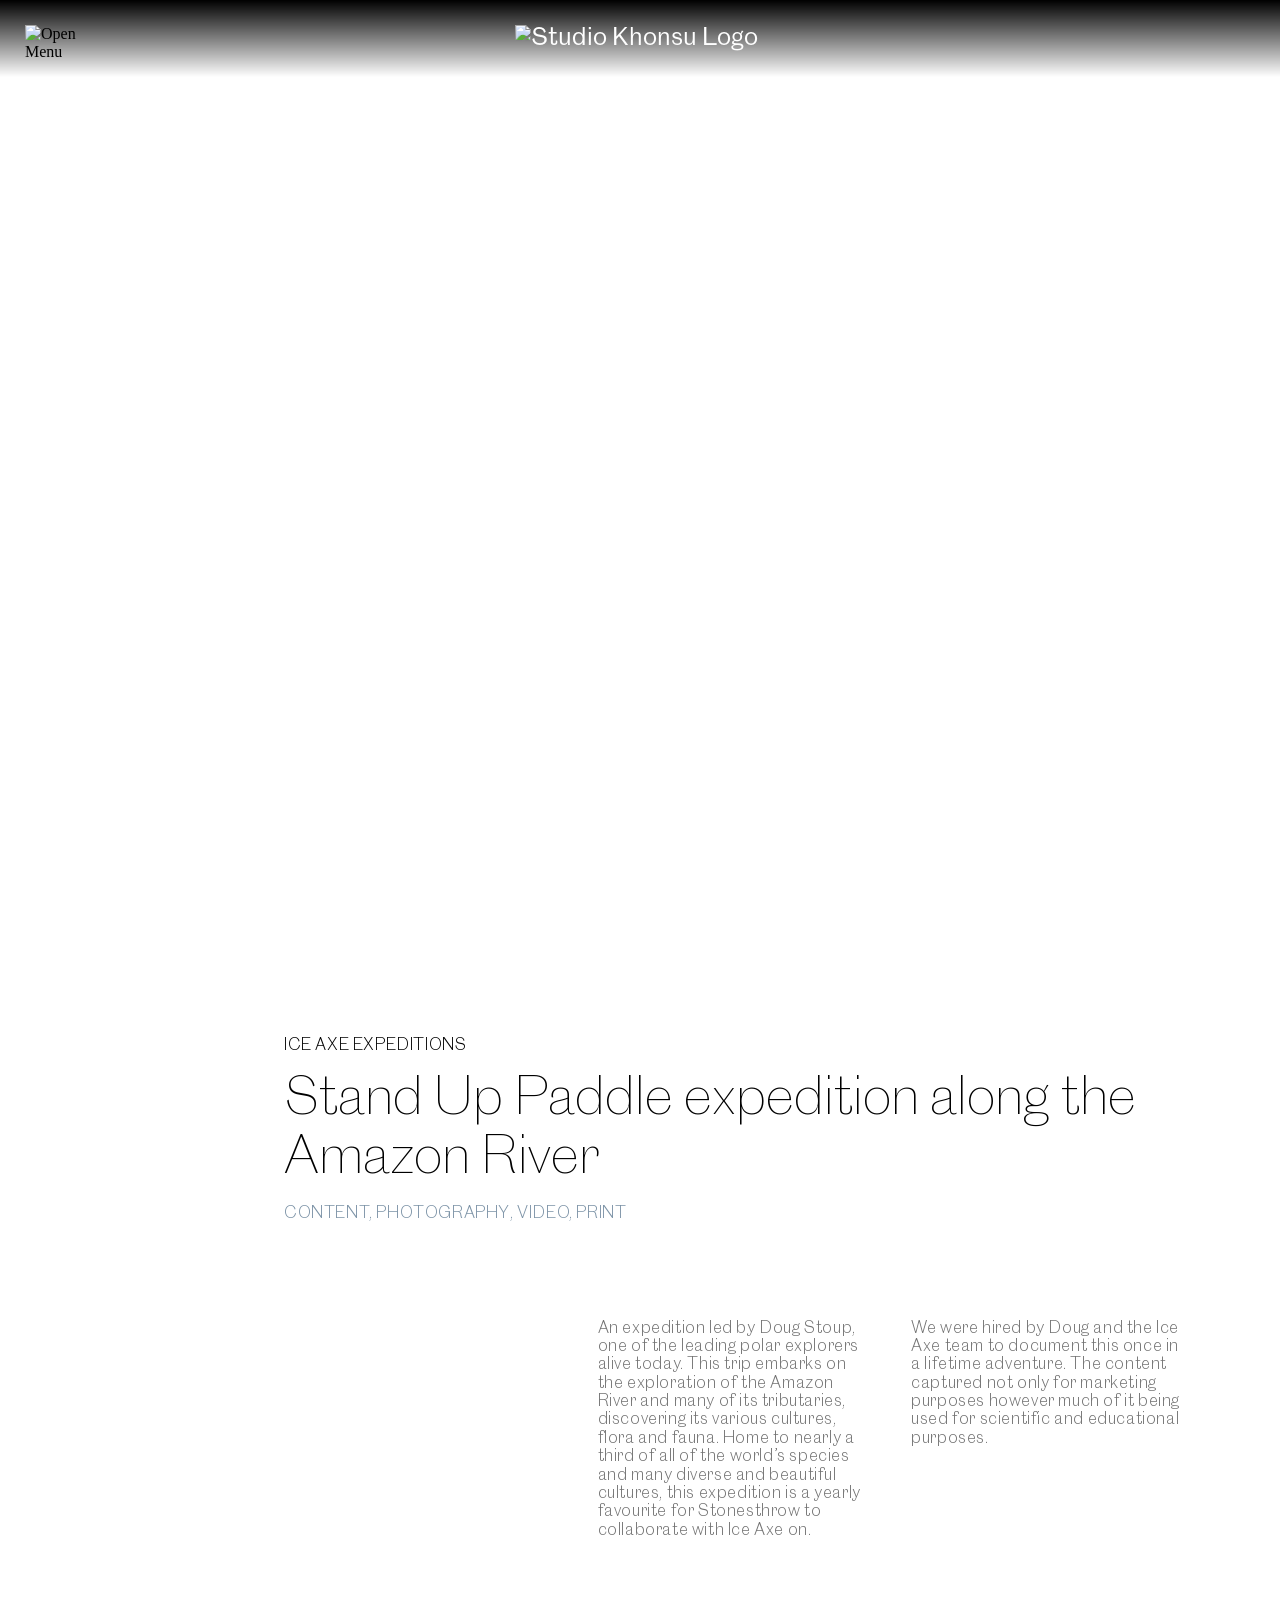
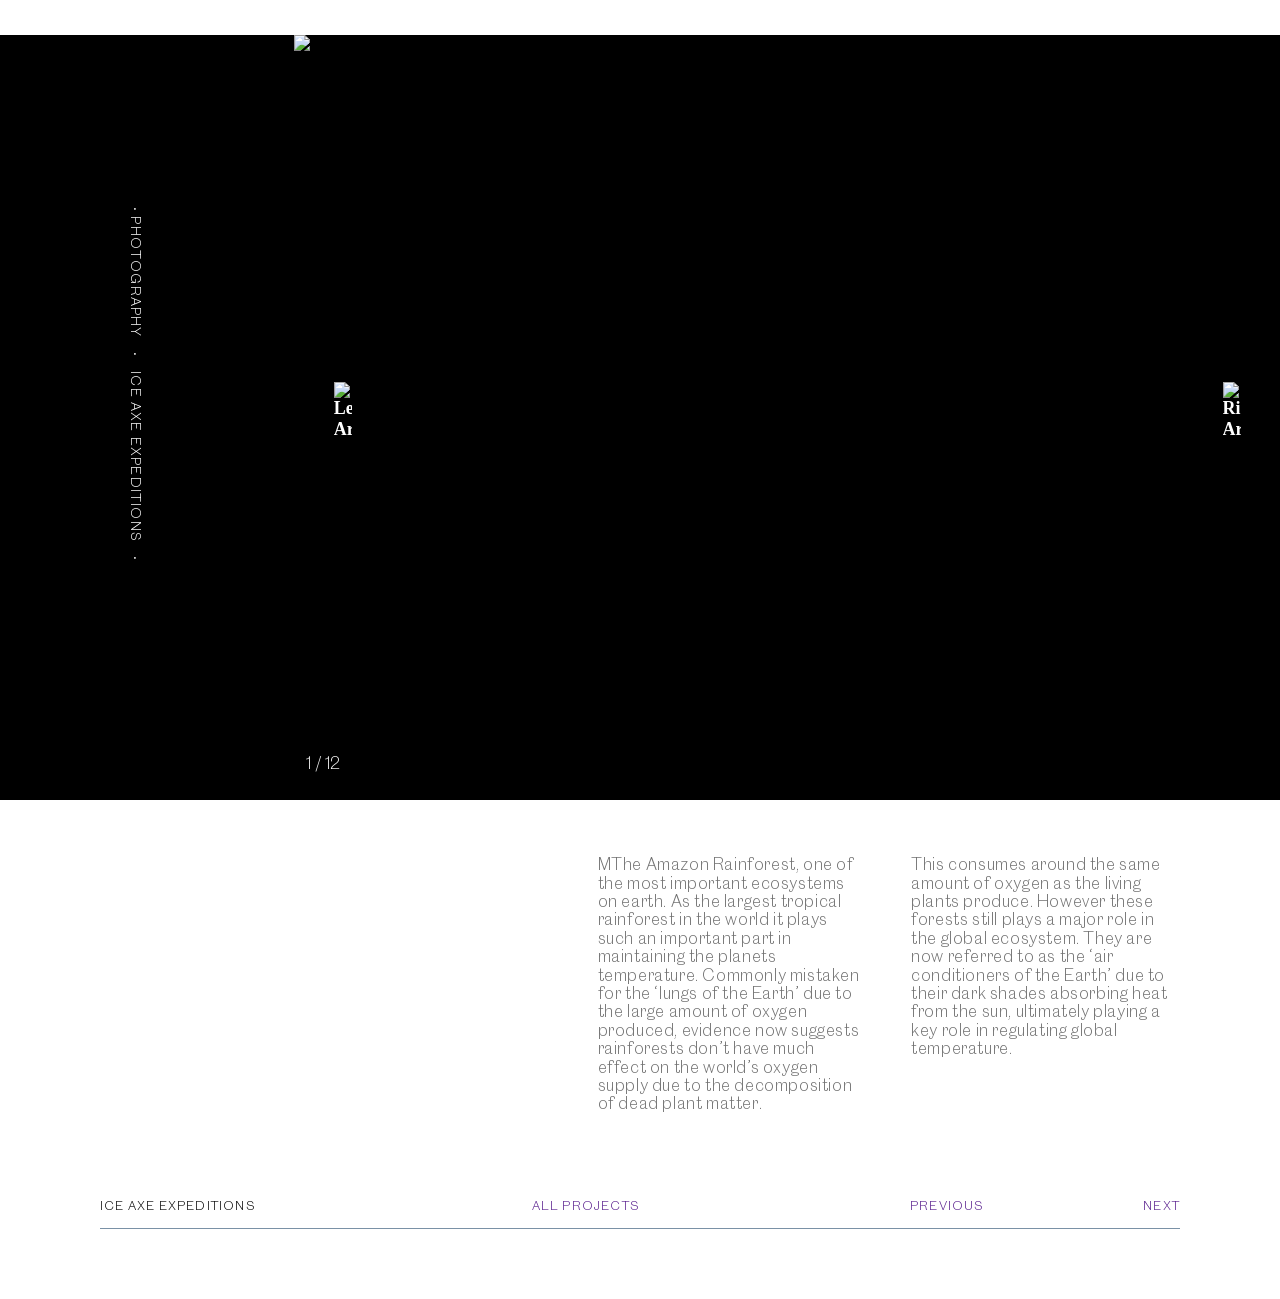
==== case_studies/amazon-river.html @ 2218784c "Update images" ====
<!DOCTYPE html>
<html lang="en">
<head>
    <meta charset="UTF-8">
    <meta http-equiv="X-UA-Compatible" content="IE=edge">
    <meta name="viewport" content="width=device-width, initial-scale=1.0">
    <link rel="stylesheet" href="../normalize.css" />
    <link rel="stylesheet" href="../case-study.css" />
    <link rel="stylesheet" href="../menu.css" />
    <link rel="stylesheet" href="../slideshow-single.css" />
    <title>Ice Ace Expeditions</title>
</head>
<body>
  <header>
    <div id="myNav" class="menu-btn">
        <a href="javascript:void(0)" class="closebtn" onclick="closeNav()">
            <img src="https://res.cloudinary.com/dtmlnugky/image/upload/v1639494449/Menu_close_eg7yjm.svg" alt="Close Menu"> 
        </a>
        <div class="menu-content">
            <div class="background-color"></div>
            <div class="menu-links">
                <a href="../index.html">HOME</a>
                <a href="../index.html#section-one" onclick="closeNav()">IMAGE REEL</a>
                <a href="../index.html#section-two" onclick="closeNav()">OUR WORK</a>
                <a href="../index.html#section-three" onclick="closeNav()">ABOUT</a>
                <a href="../index.html#section-five" onclick="closeNav()">CONTACT</a>
            </div>
        </div>
      </div>

    <nav>
        <div style="cursor:pointer" onclick="openNav()">
            <img src="https://res.cloudinary.com/dtmlnugky/image/upload/v1639494449/Menu_1_cjepe2.svg" alt="Open Menu">
        
        </div>
        <a href="" class="desktop-logo">
            <img src="https://res.cloudinary.com/dtmlnugky/image/upload/v1639494455/Studio_Khonso_Logo_Reg_Long_White_msycd1.svg" alt="Studio Khonsu Logo">
        </a>
        <a href="" class="mobile-logo">
            <img src="https://res.cloudinary.com/dtmlnugky/image/upload/v1639494455/Studio_Khonsu_Thick_White_Stacked_jnxatu.svg" alt="Studio Khonsu Logo">
        </a>

        <div></div>
    </nav>
      
</header>
<main>
    <section>
        <div class="opening-block amazon">
          <h1>ICE AXE<br>EXPEDITIONS</h1>
            <a class="down-link" href="#section-one" id="anchor1">VIEW PROJECT<img src="https://res.cloudinary.com/dtmlnugky/image/upload/v1639494436/Arrow_3_ej4yeq.svg" alt=""></a>
        </div>
    </section>
    <section name="section-one" id="section-one"> 
        <div class="grid-wrapper">
          <h3>Ice Axe Expeditions</h3>
          <h2>Stand Up Paddle expedition along the Amazon River</h2>
          <h4>CONTENT, PHOTOGRAPHY, VIDEO, PRINT</h4>
            <div class="three-column">
                <div class="small-line">
                    <img src="https://res.cloudinary.com/dtmlnugky/image/upload/v1639494449/Line_1_gsy8m5.svg" alt="">
                </div>
                <p>An expedition led by Doug Stoup, one of the leading polar explorers alive today. This trip embarks on the exploration of the Amazon River and many of its tributaries, discovering its various cultures, flora and fauna. Home to nearly a third of all of the world’s species and many diverse and beautiful cultures, this expedition is a yearly favourite for Stonesthrow to collaborate with Ice Axe on.</p>
                <p>We were hired by Doug and the Ice Axe team to document this once in a lifetime adventure. The content captured not only for marketing purposes however much of it being used for scientific and educational purposes.</p>
            </div>
        </div>
        
        <!-- Photography slider -->
        
        <div class="photo-slider-block">
          <div class="slideshow-container">

            <div class="mySlides">
                <img src="https://res.cloudinary.com/dtmlnugky/image/upload/v1639068737/Amazon%20LR/RIO_NEGRO_DAY_EIGHT_LR_JPEG-5_aindb9.jpg" >
                <div class="numbertext">1 / 12</div>
              </div>
                
            <div class="mySlides">
                <img src="https://res.cloudinary.com/dtmlnugky/image/upload/v1639068735/Amazon%20LR/_MG_9098_g8bw0n.jpg">
                <div class="numbertext">2 / 12</div>
            </div>
                
              <div class="mySlides">
                    <img src="https://res.cloudinary.com/dtmlnugky/image/upload/v1639068733/Amazon%20LR/_MG_3167_gwfugy.jpg">
                    <div class="numbertext">3 / 12</div>
                  </div>

                  <div class="mySlides">
                    <img src="https://res.cloudinary.com/dtmlnugky/image/upload/v1639068732/Amazon%20LR/RIO_NEGRO_DAY_SEVEN_LR_JPEG-34_h6bfyh.jpg">
                    <div class="numbertext">4 / 12</div>
                  </div>

                  <div class="mySlides">
                    <img src="https://res.cloudinary.com/dtmlnugky/image/upload/v1639068731/Amazon%20LR/ICE_AXE_AMAZON_TRIP_2019-368_r5xmv0.jpg">
                    <div class="numbertext">5 / 12</div>
                  </div>

                  <div class="mySlides">
                    <img src="https://res.cloudinary.com/dtmlnugky/image/upload/v1639068728/Amazon%20LR/_MG_6095_esa2p3.jpg">
                    <div class="numbertext">6 / 12</div>
                  </div>

                  <div class="mySlides">
                    <img src="https://res.cloudinary.com/dtmlnugky/image/upload/v1639068841/Mexico%20LR/_MG_5892-web_avngsj.jpg">
                    <div class="numbertext">7 / 12</div>
                  </div>

                  <div class="mySlides">
                    <img src="https://res.cloudinary.com/dtmlnugky/image/upload/v1639068725/Amazon%20LR/DJI_0758_kuut1z.jpg">
                    <div class="numbertext">8 / 12</div>
                  </div>

                  <div class="mySlides">
                    <img src="https://res.cloudinary.com/dtmlnugky/image/upload/v1639068723/Amazon%20LR/_MG_8325_q86uap.jpg">
                    <div class="numbertext">9 / 12</div>
                  </div>

                  <div class="mySlides">
                    <img src="https://res.cloudinary.com/dtmlnugky/image/upload/v1639068723/Amazon%20LR/DJI_0836_j2fxnt.jpg">
                    <div class="numbertext">10 / 12</div>
                  </div>

                  <div class="mySlides">
                    <img src="https://res.cloudinary.com/dtmlnugky/image/upload/v1639068720/Amazon%20LR/IMG_3165_puly9e.jpg">
                    <div class="numbertext">11 / 12</div>
                  </div>

                  <div class="mySlides">
                    <img src="https://res.cloudinary.com/dtmlnugky/image/upload/v1639068712/Amazon%20LR/ICE_AXE_AMAZON_TRIP_2019-25_vjhsiv.jpg">
                    <div class="numbertext">12 / 12</div>
                  </div>
                
                  <!-- Next and previous buttons -->
                <a class="prev" onclick="plusSlides(-1)">
                    <img src="https://res.cloudinary.com/dtmlnugky/image/upload/v1639494436/Arrow_2_qk3ekp.svg" alt="Left Arrow">
                </a>
                <a class="next" onclick="plusSlides(1)">
                    <img src="https://res.cloudinary.com/dtmlnugky/image/upload/v1639494436/Arrow_njbgzs.svg" alt="Right Arrow">
                </a>
                </div>
                <br>
                <h5>• PHOTOGRAPHY • ICE AXE EXPEDITIONS •</h5>

          </div>
        </div>

        <!-- Bit of text in 3 columns -->
        
        <div class="grid-wrapper">
            <div class="three-column">
              <h6></h6>
              <p>MThe Amazon Rainforest, one of the most important ecosystems on earth. As the largest tropical rainforest in the world it plays such an important part in maintaining the planets temperature. Commonly mistaken for the ‘lungs of the Earth’ due to the large amount of oxygen produced, evidence now suggests rainforests don’t have much effect on the world’s oxygen supply due to the decomposition of dead plant matter.</p>
              <p>This consumes around the same amount of oxygen as the living plants produce. However these forests still plays a major role in the global ecosystem. They are now referred to as the ‘air conditioners of the Earth’ due to their dark shades absorbing heat from the sun, ultimately playing a key role in regulating global temperature.</p>
            </div>
        </div>

        <!-- Photography slider -->

        

         <!-- Bit of text in 3 columns -->
        

    </section>
  </main>
    <footer>
      <div>
        <p>ICE AXE EXPEDITIONS</p>
        <a class="all-projects-link" href="">ALL PROJECTS</a>
      </div>
<div>    
        <a href="">PREVIOUS</a>
        <a href="">NEXT</a>
      </div>
    </footer>

    <script src="../jquery.js"></script>
    <script src="https://ajax.googleapis.com/ajax/libs/jquery/1.11.1/jquery.min.js"></script>
    <script src="../selector.js"></script>
    <script src="../scroll.js"></script>
    <script src="../slideshow.js"></script>
    <script src="../menu.js"></script>
  
</body>
</html>
---- case-study.css ----
@font-face {
    font-family: 'Caslon Doric';
    src: url('./SK_Fonts/CaslonDoric-Light.woff2') format('woff2'),
        url('./SK_Fonts/CaslonDoric-Light.woff') format('woff');
    font-weight: 300;
    font-style: normal;
    font-display: swap;
  }

@font-face {
    font-family: 'Caslon Doric';
    src: url('./SK_Fonts/CaslonDoric-Hairline.woff2') format('woff2'),
        url('./SK_Fonts/CaslonDoric-Hairline.woff') format('woff');
    font-weight: 200;
    font-style: normal;
    font-display: swap;
}

@font-face {
  font-family: 'Caslon Doric';
  src: url('./SK_Fonts/CaslonDoric-Thin.woff2') format('woff2'),
      url('./SK_Fonts/CaslonDoric-Thin.woff') format('woff');
  font-weight: 100;
  font-style: normal;
  font-display: swap;
}

@font-face {
  font-family: 'Caslon Doric';
  src: url('./SK_Fonts/CaslonDoric-Regular.woff2') format('woff2'),
      url('./SK_Fonts/CaslonDoric-Regular.woff') format('woff');
  font-weight: normal;
  font-style: normal;
  font-display: swap;
}

* {box-sizing:border-box}

img {
  display: block;
  height: auto;
  max-width: 100%;
}

section .opening-block {
    height: 100vh;
    width: 100vw;
    background-repeat: no-repeat;
  background-size: cover;
}

.necker {
  background-image: url("https://res.cloudinary.com/dtmlnugky/image/upload/v1639068903/Necker%20island%20LR/DJI_0710_k6ooqk.jpg");
}

.tequila {
  background-image: url("https://res.cloudinary.com/dtmlnugky/image/upload/v1639068843/Mexico%20LR/DJI_0747-web_jayvj7.jpg");
}

.amazon {
  background-image: url("https://res.cloudinary.com/dtmlnugky/image/upload/v1639068718/Amazon%20LR/DJI_0744_m3x2ew.jpg");
}

.tea {
  background-image: url("https://res.cloudinary.com/dtmlnugky/image/upload/v1639502871/Overview/GettyImages-1289868586-1_kg1emt.jpg");
}

section .down-link {
    position: absolute;
    z-index: 10;
    bottom: 30px;
    color: white;
    font-size: 20px;
    width: 100%;
    font-family: 'Caslon Doric';
    font-weight: 300;
    text-align: center;
    text-decoration: none;
}

section .down-link img {
    width: 40px;
    margin: 10px auto 0 auto;
  }

section .opening-block h1 {
    position: absolute;
    z-index: 1;
    display: flex;
    justify-content: center;
    align-items: center;
    height: 100vh;
    width: 100%;
    /* padding-bottom: 6.7vw; */
    font-family: 'Caslon Doric';
    font-weight: 100;
    font-size: 6vw;
    color: white;
    text-align: center;
    text-transform: uppercase;
    margin: 0;
}


section h3 {
    font-family: 'caslon Doric';
    font-size: 16px;
    font-weight: 300;
    padding-top: 120px;
    margin-bottom: 16px;
    letter-spacing: 0.6px;
    text-transform: uppercase;

}

section h2 {
    font-family: 'caslon Doric';
    font-size: 4vw;
    font-weight: 100;
    margin-top: 0;
    margin-bottom: 16px;
}

section h4 {
    font-family: 'caslon Doric';
    font-size: 16px;
    font-weight: 300;
    margin-top: 0;
    margin-bottom: 80px;
    color: #7A91A5;
    letter-spacing: 0.6px;
}

section h6 {
    font-family: 'caslon Doric';
    font-size: 32px;
    font-weight: 200;
    color: #7A91A5;
    margin-top: 0px;
    margin-bottom: 0px;
    flex-basis: 30%;
}

section .grid-wrapper {
    width: 70%;
    margin: 0 100px 0 auto;
}

section .three-column {
    display: flex;
    flex-direction: row;
    justify-content: space-between;
    margin-bottom: 80px;
    margin-top: 40px
}

section .three-column div { 
    flex-basis: 30%;

}

section .three-column p { 
    font-family: 'caslon Doric';
    font-weight: 300;
    font-size: 16px;
    color: #707070;
    flex-basis: 30%;
    letter-spacing: 0.6px; 
}

section .small-line img{
    margin-top: 20px;
    width: 40px;
}

section .photo-slider-block {
    height: 85vh;
    width: 100vw;
    background-color: black;
    padding-left: 23%;
    overflow: hidden;
}

  h5 {
      color: white;
      font-family: 'Caslon Doric';
      font-weight: 300;
      letter-spacing: 1.2px;
      writing-mode: vertical-rl;
      margin: -65vh 0 0 -17%
  }

  iframe {
    
    position: absolute;
    object-fit: fill;
    margin: 0 0 auto auto
  }

  section .photo-slider-block-2 {
    height: 43.3vw;
    width: 100vw;
    background-color: black;
    padding-left: 23%;
    overflow: hidden;
    position: relative;

}

h8{
  color: white;
  font-family: 'Caslon Doric';
  font-weight: 300;
  letter-spacing: 1.2px;
  writing-mode: vertical-rl;
  font-size: 24px;
  position: absolute;
  text-align: center;
  bottom: 5%;
  top: 5%;
  font-size: 13px;
  left: 10%;
}
  

  main {
    height: 100%;;
  }

footer {    
    font-family: 'caslon Doric';
    font-weight: 300;
    font-size: 12px;
    display: flex;
    width: calc(100vw - 200px);
    border-bottom: 1.5px solid #7A91A6;
    margin: 0 auto 60px auto;
    justify-content: space-between;
    letter-spacing: 1.2px;
    position: relative;
    bottom: 10px;
    padding-bottom: 15px;
  }

  footer p{
      margin-top: 0;
      display: block;
      margin-bottom: 0;
  }

  footer div:first-of-type {
    flex-basis: 50%;
      text-decoration: none;
  }

  footer div:last-of-type {
    flex-basis: 25%;
      text-decoration: none;
  }

  footer .all-projects-link {
    text-align: left;
    display: block;
  }

  footer a {
    text-decoration: none;
  }

  footer a:hover {
    text-decoration: 1px underline;
  }

  footer div {
      display: flex;
      flex-direction: row;
      justify-content: space-between;
  }

  @media screen and (max-width: 600px) {
   
      section .opening-block h1 {
      font-size: 16vw;
    }

    section h2 {
    font-size: 13vw;
    }

    section .grid-wrapper {
      width: 100%;
      padding-right: 40px;
      padding-left: 40px;
    }

    section h3 {
      font-size: 13px;
      font-weight: normal;
      padding-top: 100px;
    }

    section h4 {
      font-size: 13px;
      font-weight: normal;
      margin-bottom: 35px;

    }

    .small-line {
      display: none;
    }

    section .three-column {
      flex-direction: column;
      margin-bottom: 20px;
      margin-top:20px;
    }

    section .photo-slider-block {
      height: 60vw;
      padding-left: 0px;
    }

    section .photo-slider-block-2 {
      padding: 0;
      height: 56vw;
    }

    .slideshow-container {
      height: 280px;
    }

    .mySlides1 {
    }
    
    .mySlides2 {
    }

    .mySlides1 img {
      min-height: 250px;   
    }

    .mySlides2 img {
      min-height: 250px;   
    }

    section h6 {
      font-weight: 100;
    }

    .numbertext {
      bottom: 29px;
      font-size: 12px;
    }

    .prev, .next {
      top: 30vw;
    }

    h5 {
      display: none;
    }

    h8 {
      display: none;
    }


    footer {  
      flex-direction: column;
      width: calc(100vw - 80px);
      flex-wrap: wrap;
      border-bottom: 0px solid #7A91A6;
      padding-top: 40px;
    }

    footer .all-projects-link {
      flex-basis: 0.5;
    }

    footer div:last-of-type {
      border-top: 2px solid #7A91A6;
      padding-top: 20px;
      margin-top: 20px;
    }

    footer p {
      flex-basis: 0.5;
    }

    section .three-column p {
      margin-bottom: 0px;
    }

  }
---- menu.css ----
header {
    position: fixed; /* Make it stick/fixed */
    top: 0px; /* Stay on top */
    width: 100%; /* Full width */
    z-index: 5;
    padding: 25px 25px 15px 25px;
    background-image: linear-gradient(black, rgba(255, 255, 255, 0));
}

header nav {
    display: flex;
    flex-direction: row;
    width: 100%;
    align-content: space-between;
}

header nav a {
    font-family: 'Caslon Doric';
    font-weight: 300px;
    color: white;
    text-decoration: none;
    font-size: 24px;
    margin: 0 auto;
}

.desktop-logo {
    display: block;
}

.desktop-logo img {
    width: 250px;
    position: relative;
    z-index: 30;
}

.mobile-logo {
    display: none;
  }

header nav div img{
  width: 60px;
}

header nav div:nth-of-type(2) {
  width: 60px;
}


header .menu-btn {
    height: 100%;
    width: 0;
    position: fixed;
    z-index: 1;
    top: 0;
    left: 0;
    background-color: rgb(0,0,0);
    background-color: rgba(0,0,0, 0.9);
    overflow-x: hidden;
    /* transition: 0.5s; */
}

header .menu-content {
  background-image: url("");
  background-repeat: no-repeat;
  background-size: cover;
  background-position: center;
  opacity: 100%;; 
  font-family: 'Caslon Doric';
  font-weight: 300;
  width: 100%;
  height: 100vh;
  padding: 0;
  display: flex;
  flex-direction: row;
  align-items: center;
  justify-content: space-between;
  margin: 0 auto;
  position: relative;
  z-index: 15;
}

header .menu-links {
  background-repeat: no-repeat;
  background-size: cover;
  background-position: center;
  opacity: 100%;; 
  font-family: 'Caslon Doric';
  font-weight: 300;
  width: 100%;
  height: 100vh;
  padding: 0 10%;
  display: flex;
  flex-direction: row;
  align-items: center;
  justify-content: space-between;
  margin: 0 auto;
position: relative;
}

.background-color {
  background-color: black;
  position: absolute;
  height: 100%;
  width: 100%;
  opacity: 0.3;
}

header .menu-btn a {
  text-decoration: none;
  font-size: 2.5vw;
  color: #ffffff;
  display: block;
  transition: 0;
}

header a {
opacity: 1;
animation-name: fadeInOpacity;
animation-iteration-count: 1;
animation-timing-function: ease-in;
animation-duration: 2s;
}

@keyframes fadeInOpacity {
0% {
  opacity: 0;
}
100% {
  opacity: 1;
}
}

header .menu-btn a:hover, .menu-btn a:focus {
  color: #f1f1f1;
}

header .menu-btn .closebtn img {
  position: absolute;
  top: 30px;
  left: 30px;
  width: 60px;
  z-index: 40;
}


@media screen and (max-width: 600px) {

    header {
        padding: 15px;
      }

      header nav a img{
        width: 150px;
      }

      header nav div:first-of-type {
        padding-top: 10px;
      }

      .desktop-logo {
        display: none;
      }

      .mobile-logo {
        display: block;
        width: 150px;
      }

      header .menu-content {
        flex-direction: column;
        justify-content: center;
      }

      header .menu-btn a {
        font-size: 6vw;
        margin: 10px 0;
      }

      header .menu-links {
        flex-direction: column;
        justify-content: center;
      }


}
---- slideshow-single.css ----
/* Slideshow container */
.slideshow-container {
    max-width: 100%;
    position: relative;
    margin: 0 0 auto auto;
    height: 82vh;
    overflow: hidden;
  }
  
  /* Hide the images by default */
  .mySlides {
    opacity: 0;
    transition: opacity 0.25s;
    position: absolute;
  }

  .mySlides.active {
    opacity: 1;
  }


  .mySlides img {
    min-height: 100vh;
    object-fit: cover;
    object-position: 50% 50%;
 }

  /* Next & previous buttons */
  .prev, .next {
    cursor: pointer;
    position: absolute;
    top: 50%;
    width: auto;
    margin-top: -22px;
    padding: 0 4%;
    color: white;
    font-weight: bold;
    font-size: 18px;
    transition: 0.6s ease;
    border-radius: 0 3px 3px 0;
    user-select: none;
  }
  
  /* Position the "next button" to the right */
  .next {
    right: 0;
    border-radius: 3px 0 0 3px;
  }
  
  .next img {
    width: 18px;
  }

  /* On hover, add a black background color with a little bit see-through */
  .prev:hover, .next:hover {
    background-color: rgba(0, 0, 0, 0);
  }

  .prev img {
    width: 18px;
  }
  
  /* Caption text */
  .text {
    color: #f2f2f2;
    font-size: 15px;
    padding: 8px 12px;
    position: absolute;
    bottom: 8px;
    width: 100%;
    text-align: center;
  }
  
  /* Number text (1/3 etc) */
  .numbertext {
    color: #f2f2f2;
    font-size: 12px;
    padding: 28px 36px 0px 12px;
    position: sticky;
    bottom: 0px;
    right: 20px;
    font-family: 'caslon Doric';
    font-weight: 300;
    font-size: 16px;
    letter-spacing: 0.6px; 
    text-align: right;
    width: 100%;
    background-color: black;
  }

  @media screen and (max-width: 600px) {

    .mySlides img {
        min-height: 250px;   
      }

      .numbertext {
        bottom: 29px;
        font-size: 12px;
      }
  
      .prev, .next {
        top: 105px;
      }

}
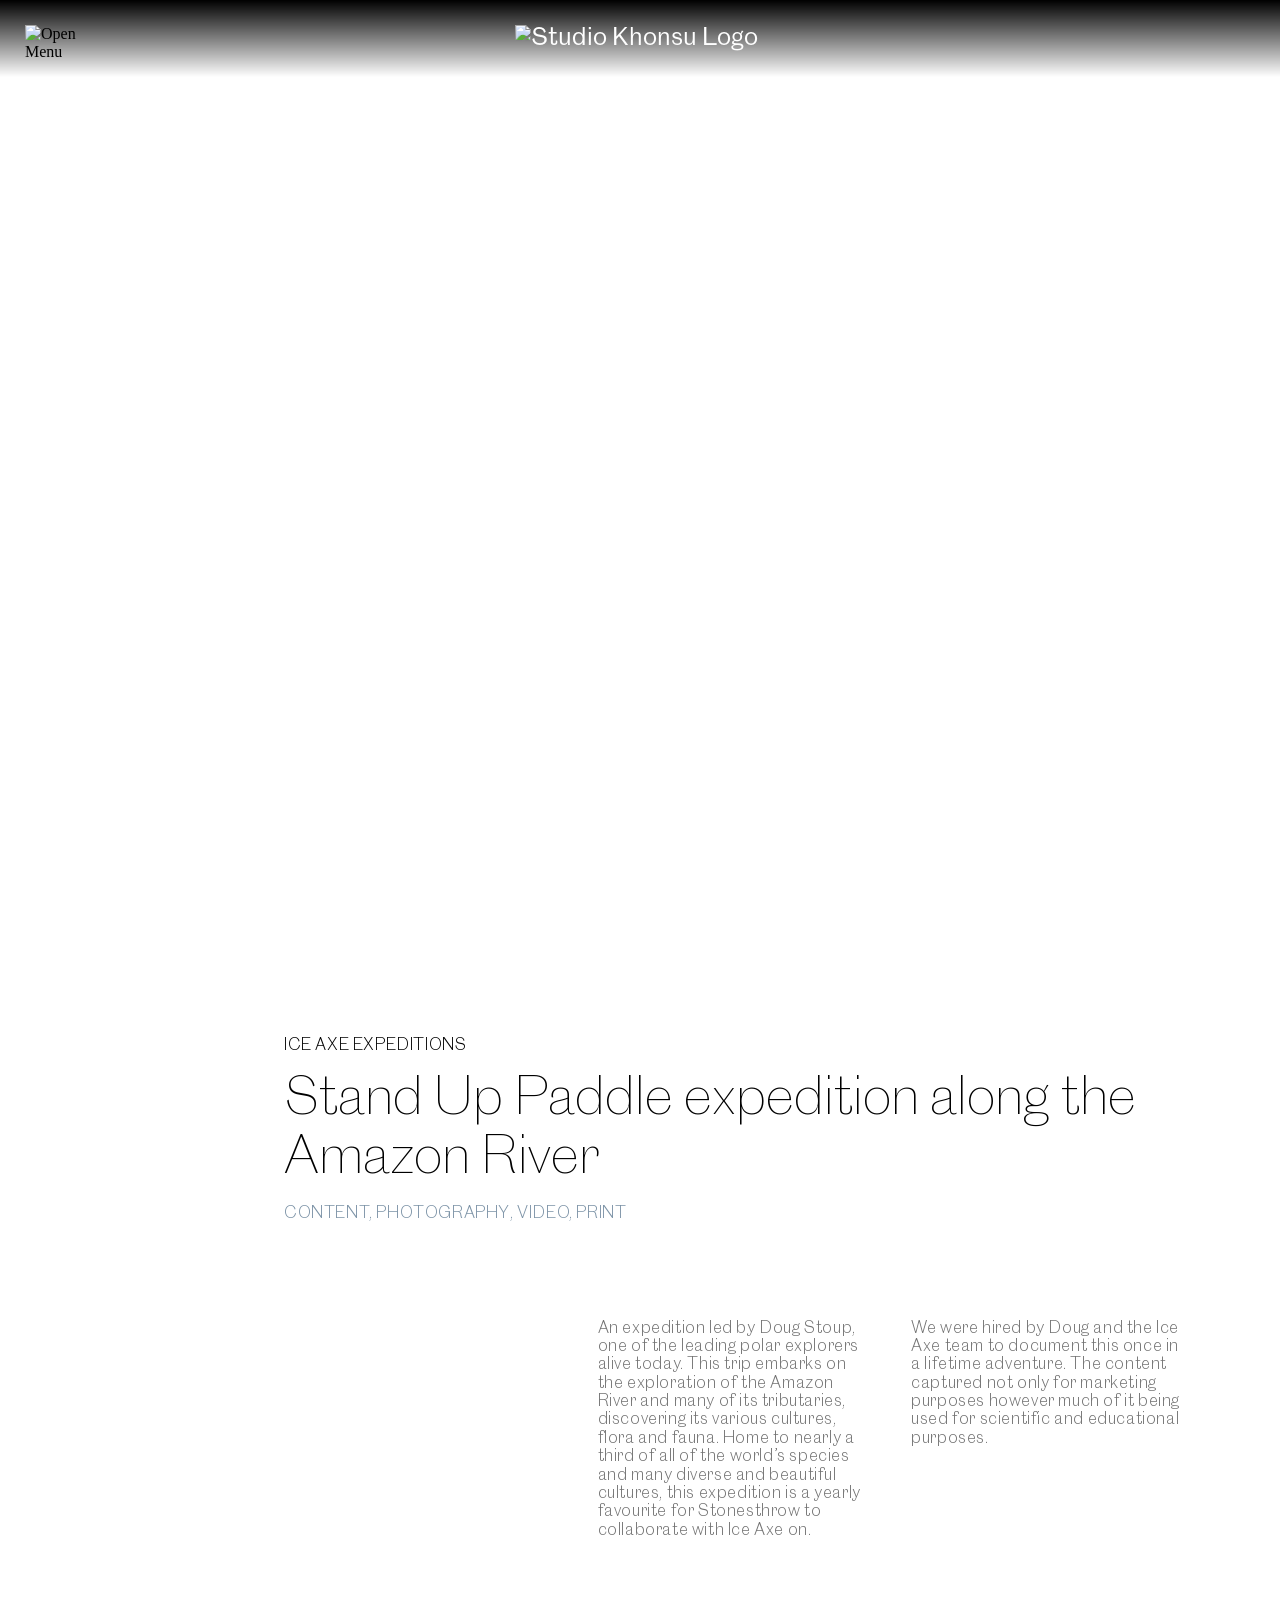
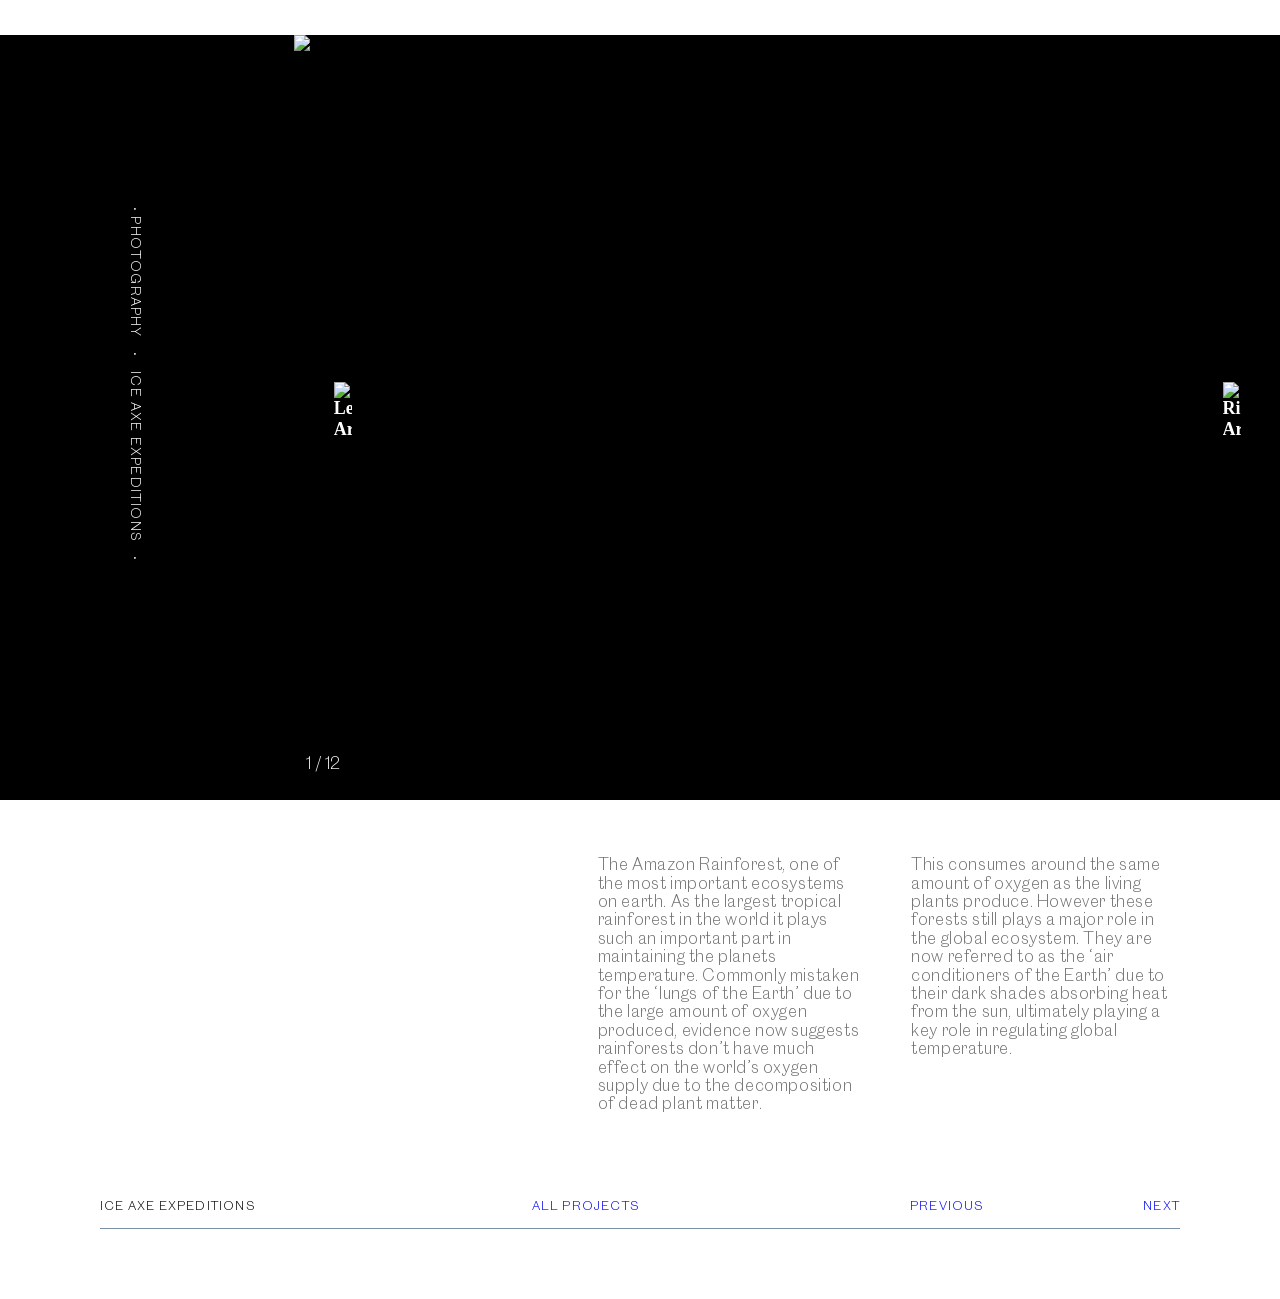
==== commit 89187f84: "Update links" ====
--- a/case_studies/amazon-river.html
+++ b/case_studies/amazon-river.html
@@ -33,10 +33,10 @@
             <img src="https://res.cloudinary.com/dtmlnugky/image/upload/v1639494449/Menu_1_cjepe2.svg" alt="Open Menu">
         
         </div>
-        <a href="" class="desktop-logo">
+        <a href="../index.html" class="desktop-logo">
             <img src="https://res.cloudinary.com/dtmlnugky/image/upload/v1639494455/Studio_Khonso_Logo_Reg_Long_White_msycd1.svg" alt="Studio Khonsu Logo">
         </a>
-        <a href="" class="mobile-logo">
+        <a href="../index.html" class="mobile-logo">
             <img src="https://res.cloudinary.com/dtmlnugky/image/upload/v1639494455/Studio_Khonsu_Thick_White_Stacked_jnxatu.svg" alt="Studio Khonsu Logo">
         </a>
 
@@ -149,7 +149,7 @@
         <div class="grid-wrapper">
             <div class="three-column">
               <h6></h6>
-              <p>MThe Amazon Rainforest, one of the most important ecosystems on earth. As the largest tropical rainforest in the world it plays such an important part in maintaining the planets temperature. Commonly mistaken for the ‘lungs of the Earth’ due to the large amount of oxygen produced, evidence now suggests rainforests don’t have much effect on the world’s oxygen supply due to the decomposition of dead plant matter.</p>
+              <p>The Amazon Rainforest, one of the most important ecosystems on earth. As the largest tropical rainforest in the world it plays such an important part in maintaining the planets temperature. Commonly mistaken for the ‘lungs of the Earth’ due to the large amount of oxygen produced, evidence now suggests rainforests don’t have much effect on the world’s oxygen supply due to the decomposition of dead plant matter.</p>
               <p>This consumes around the same amount of oxygen as the living plants produce. However these forests still plays a major role in the global ecosystem. They are now referred to as the ‘air conditioners of the Earth’ due to their dark shades absorbing heat from the sun, ultimately playing a key role in regulating global temperature.</p>
             </div>
         </div>
@@ -166,11 +166,11 @@
     <footer>
       <div>
         <p>ICE AXE EXPEDITIONS</p>
-        <a class="all-projects-link" href="">ALL PROJECTS</a>
+        <a class="all-projects-link" href="../index.html">ALL PROJECTS</a>
       </div>
 <div>    
-        <a href="">PREVIOUS</a>
-        <a href="">NEXT</a>
+        <a href="./case_studies/necker-island.html">PREVIOUS</a>
+        <a href="./case_studies/sri_lanka.html">NEXT</a>
       </div>
     </footer>
 
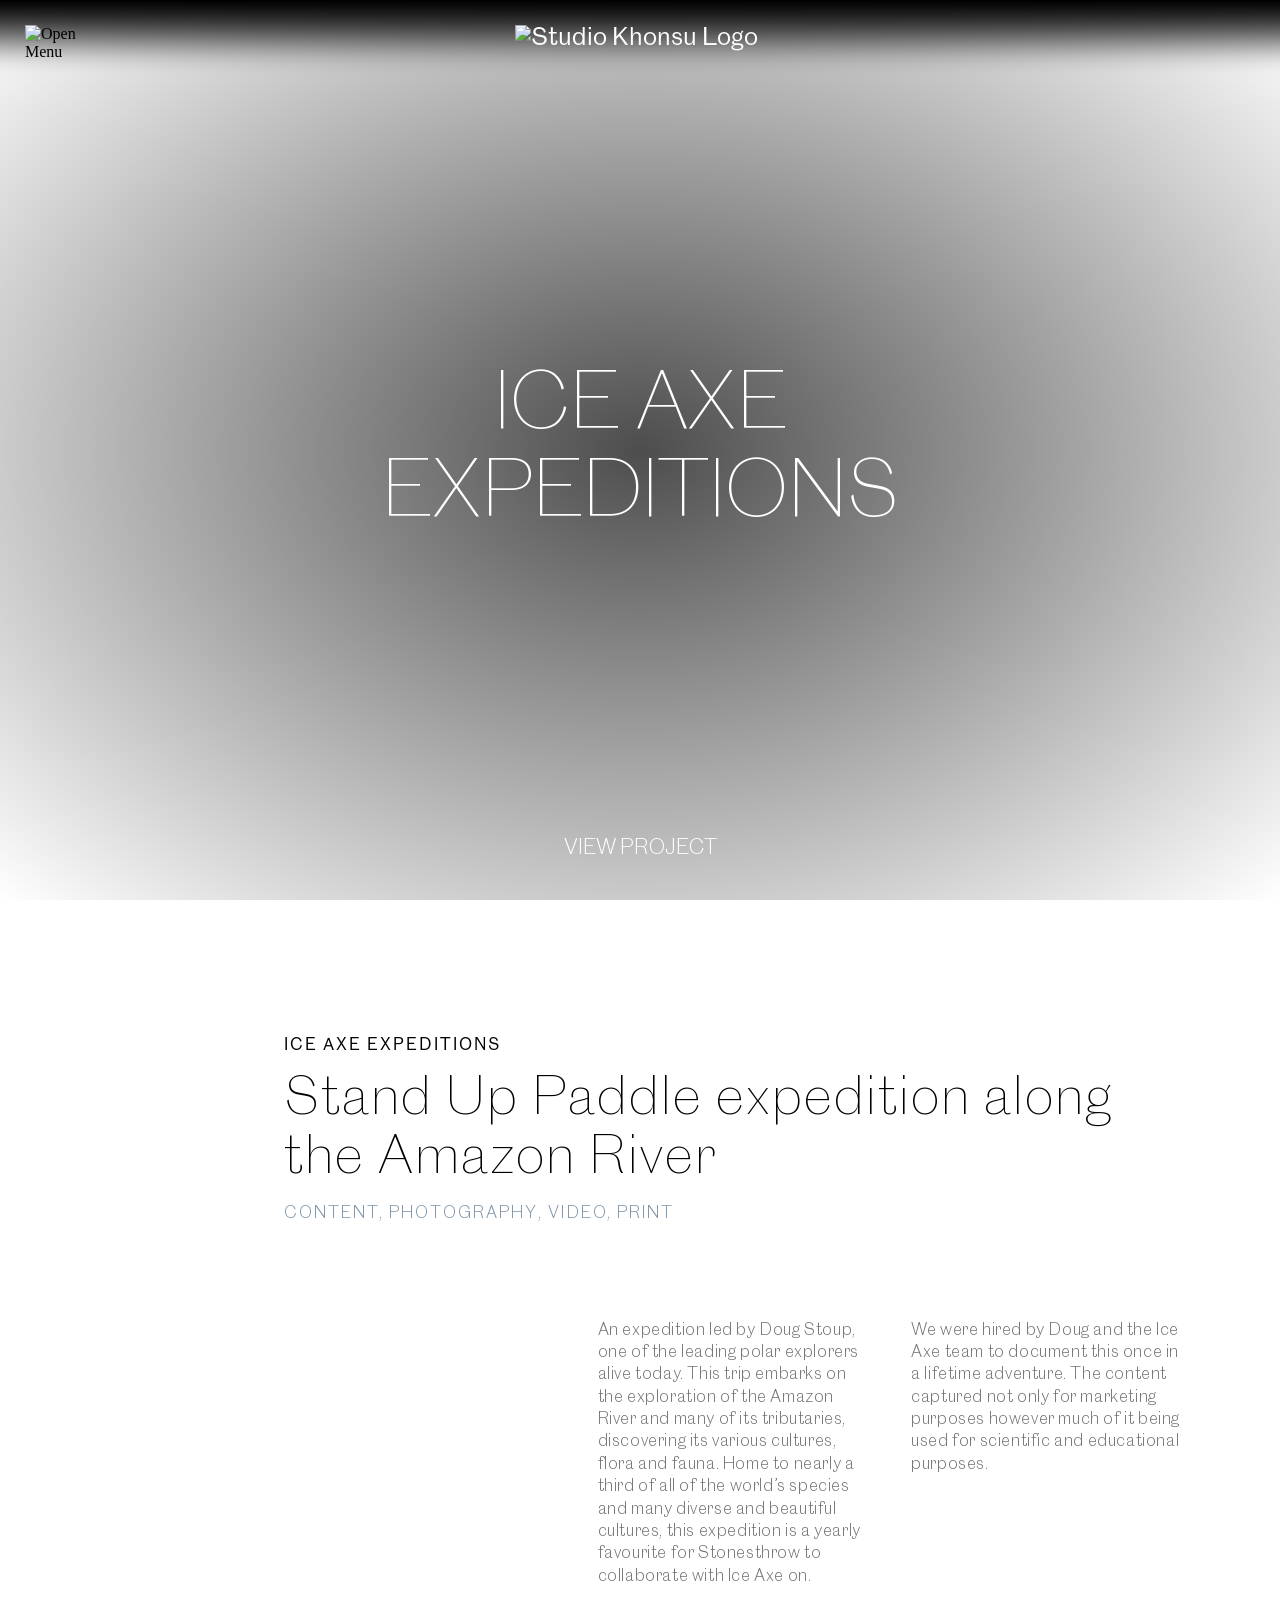
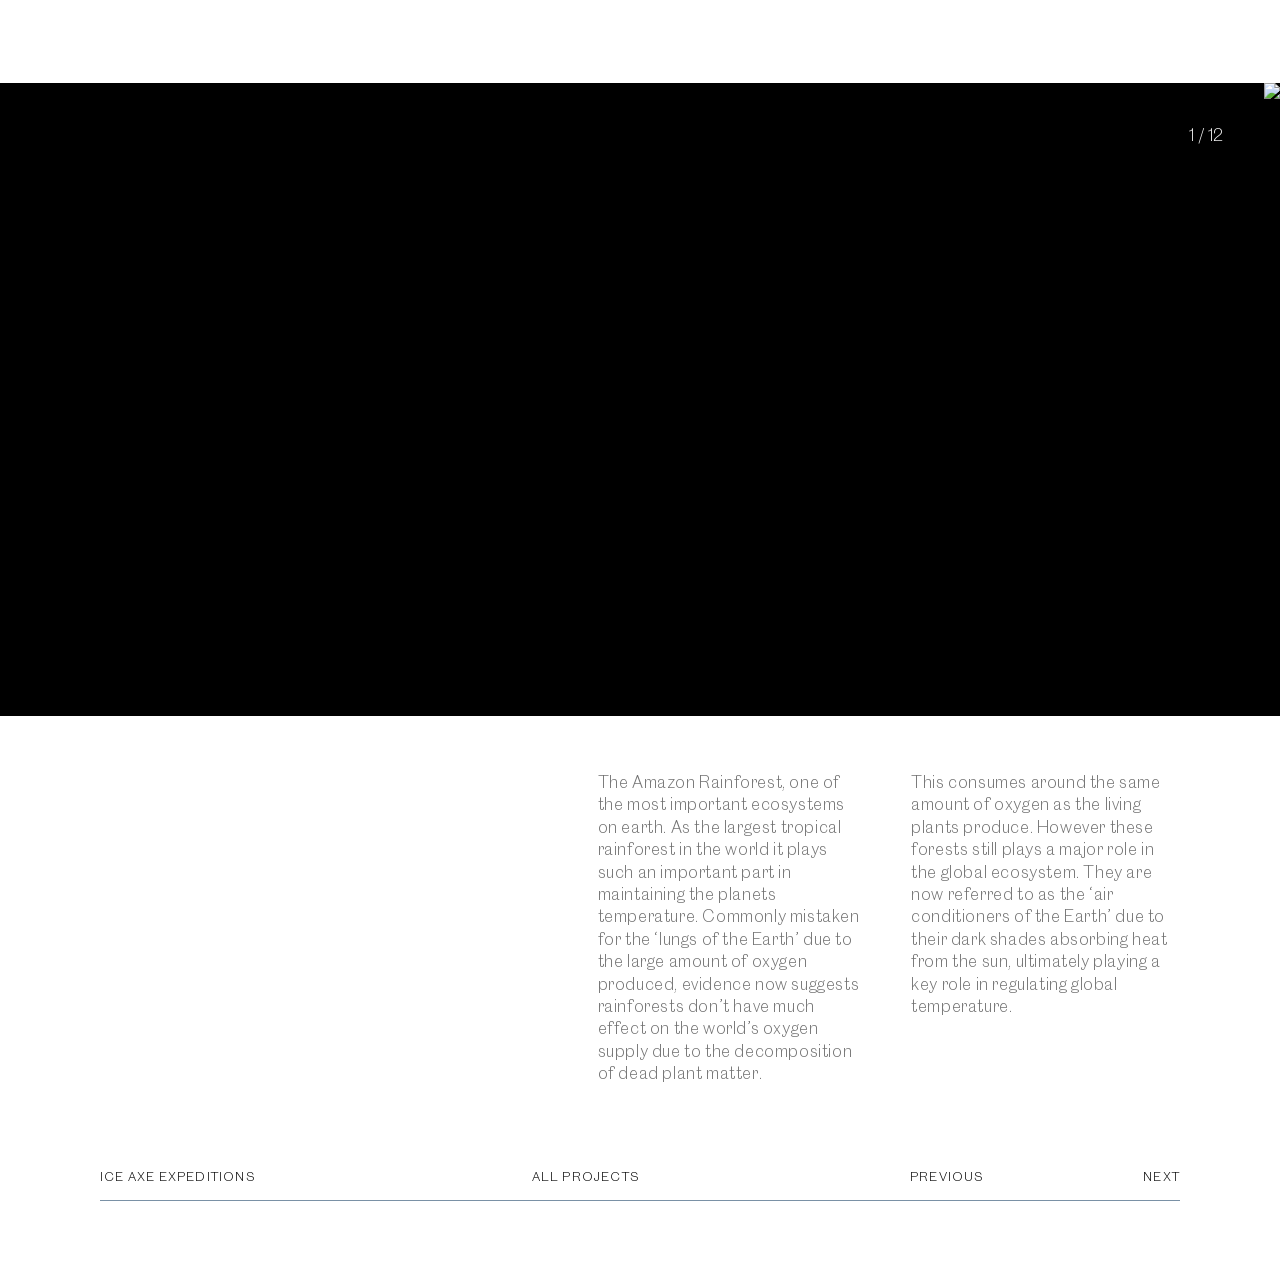
==== commit 4e53ef2f: "Adam and Peter Update" ====
--- a/case_studies/amazon-river.html
+++ b/case_studies/amazon-river.html
@@ -132,14 +132,13 @@
                 
                   <!-- Next and previous buttons -->
                 <a class="prev" onclick="plusSlides(-1)">
-                    <img src="https://res.cloudinary.com/dtmlnugky/image/upload/v1639494436/Arrow_2_qk3ekp.svg" alt="Left Arrow">
+                    <img src="" alt="">
                 </a>
                 <a class="next" onclick="plusSlides(1)">
-                    <img src="https://res.cloudinary.com/dtmlnugky/image/upload/v1639494436/Arrow_njbgzs.svg" alt="Right Arrow">
+                    <img src="" alt="">
                 </a>
                 </div>
                 <br>
-                <h5>• PHOTOGRAPHY • ICE AXE EXPEDITIONS •</h5>
 
           </div>
         </div>
@@ -166,11 +165,11 @@
     <footer>
       <div>
         <p>ICE AXE EXPEDITIONS</p>
-        <a class="all-projects-link" href="../index.html">ALL PROJECTS</a>
+        <a class="all-projects-link" href="../index.html#section-two">ALL PROJECTS</a>
       </div>
 <div>    
-        <a href="./case_studies/necker-island.html">PREVIOUS</a>
-        <a href="./case_studies/sri_lanka.html">NEXT</a>
+        <a href="../case_studies/necker-island.html">PREVIOUS</a>
+        <a href="../case_studies/sri_lanka.html">NEXT</a>
       </div>
     </footer>
 
--- a/case-study.css
+++ b/case-study.css
@@ -50,19 +50,19 @@
 }
 
 .necker {
-  background-image: url("https://res.cloudinary.com/dtmlnugky/image/upload/v1639068903/Necker%20island%20LR/DJI_0710_k6ooqk.jpg");
+  background-image: radial-gradient( rgba(0, 0, 0, 0.699), rgba(0, 0, 0, 0)), url("https://res.cloudinary.com/dtmlnugky/image/upload/c_scale,w_2300/v1639068903/Necker%20island%20LR/DJI_0710_k6ooqk.jpg");
 }
 
 .tequila {
-  background-image: url("https://res.cloudinary.com/dtmlnugky/image/upload/v1639068843/Mexico%20LR/DJI_0747-web_jayvj7.jpg");
+  background-image: radial-gradient( rgba(0, 0, 0, 0.699), rgba(0, 0, 0, 0)), url("https://res.cloudinary.com/dtmlnugky/image/upload/c_scale,w_2300/v1639068843/Mexico%20LR/DJI_0747-web_jayvj7.jpg");
 }
 
 .amazon {
-  background-image: url("https://res.cloudinary.com/dtmlnugky/image/upload/v1639068718/Amazon%20LR/DJI_0744_m3x2ew.jpg");
+  background-image: radial-gradient( rgba(0, 0, 0, 0.699), rgba(0, 0, 0, 0)), url("https://res.cloudinary.com/dtmlnugky/image/upload/c_scale,w_2300/v1639068718/Amazon%20LR/DJI_0744_m3x2ew.jpg");
 }
 
 .tea {
-  background-image: url("https://res.cloudinary.com/dtmlnugky/image/upload/v1639502871/Overview/GettyImages-1289868586-1_kg1emt.jpg");
+  background-image: radial-gradient( rgba(0, 0, 0, 0.699), rgba(0, 0, 0, 0)), url("https://res.cloudinary.com/dtmlnugky/image/upload/q_50/v1639502871/Overview/GettyImages-1289868586-1_kg1emt.jpg");
 }
 
 section .down-link {
@@ -105,10 +105,10 @@
 section h3 {
     font-family: 'caslon Doric';
     font-size: 16px;
-    font-weight: 300;
+    font-weight: normal;
     padding-top: 120px;
     margin-bottom: 16px;
-    letter-spacing: 0.6px;
+    letter-spacing: 2px;
     text-transform: uppercase;
 
 }
@@ -119,6 +119,7 @@
     font-weight: 100;
     margin-top: 0;
     margin-bottom: 16px;
+    letter-spacing: 2px;
 }
 
 section h4 {
@@ -128,7 +129,7 @@
     margin-top: 0;
     margin-bottom: 80px;
     color: #7A91A5;
-    letter-spacing: 0.6px;
+    letter-spacing: 2px;
 }
 
 section h6 {
@@ -166,6 +167,7 @@
     color: #707070;
     flex-basis: 30%;
     letter-spacing: 0.6px; 
+    line-height: 1.4;
 }
 
 section .small-line img{
@@ -174,11 +176,9 @@
 }
 
 section .photo-slider-block {
-    height: 85vh;
     width: 100vw;
     background-color: black;
-    padding-left: 23%;
-    overflow: hidden;
+    display: block;
 }
 
   h5 {
@@ -264,8 +264,11 @@
   }
 
   footer a {
+    color: black;
     text-decoration: none;
   }
+
+
 
   footer a:hover {
     text-decoration: 1px underline;
--- a/menu.css
+++ b/menu.css
@@ -4,7 +4,27 @@
     width: 100%; /* Full width */
     z-index: 5;
     padding: 25px 25px 15px 25px;
-    background-image: linear-gradient(black, rgba(255, 255, 255, 0));
+    background: linear-gradient(to bottom, black, cubic-bezier(0.48, 0.3, 0.64, 1), transparent);
+  /* => */
+  background: linear-gradient(
+    to bottom,
+    hsl(0, 0%, 0%),
+    hsla(0, 0%, 0%, 0.94505) 7.9%,
+    hsla(0, 0%, 0%, 0.88294) 15.3%,
+    hsla(0, 0%, 0%, 0.81522) 22.2%,
+    hsla(0, 0%, 0%, 0.7426) 28.7%,
+    hsla(0, 0%, 0%, 0.66692) 34.8%,
+    hsla(0, 0%, 0%, 0.58891) 40.6%,
+    hsla(0, 0%, 0%, 0.50925) 46.2%,
+    hsla(0, 0%, 0%, 0.42866) 51.7%,
+    hsla(0, 0%, 0%, 0.34817) 57.2%,
+    hsla(0, 0%, 0%, 0.2693) 62.8%,
+    hsla(0, 0%, 0%, 0.19309) 68.7%,
+    hsla(0, 0%, 0%, 0.12126) 75.2%,
+    hsla(0, 0%, 0%, 0.05882) 82.6%,
+    hsla(0, 0%, 0%, 0.01457) 91.2%,
+    hsla(0, 0%, 0%, 0)
+  );
 }
 
 header nav {
@@ -59,24 +79,43 @@
     /* transition: 0.5s; */
 }
 
+header .background-image {
+  position: absolute;
+  top: 50%;
+  left: 50%;
+  transform: translate(-50%, -50%);
+  min-width: 113%;
+  min-height: 105%;
+}
+
 header .menu-content {
   background-image: url("");
   background-repeat: no-repeat;
-  background-size: cover;
+  background-size: fill;
   background-position: center;
   opacity: 100%;; 
   font-family: 'Caslon Doric';
   font-weight: 300;
   width: 100%;
-  height: 100vh;
+  height: 100%;
   padding: 0;
-  display: flex;
-  flex-direction: row;
-  align-items: center;
-  justify-content: space-between;
   margin: 0 auto;
   position: relative;
   z-index: 15;
+}
+
+header .menu-content p {
+  position: absolute;
+      z-index: 2;
+      bottom: 30px;
+      color: white;
+      font-size: 20px;
+      width: 100%;
+      font-family: 'Caslon Doric';
+      font-weight: 300;
+      text-align: center;
+      text-decoration: none;
+      letter-spacing: 3px; 
 }
 
 header .menu-links {
@@ -85,14 +124,14 @@
   background-position: center;
   opacity: 100%;; 
   font-family: 'Caslon Doric';
-  font-weight: 300;
+  font-weight: 100;
   width: 100%;
   height: 100vh;
   padding: 0 10%;
   display: flex;
   flex-direction: row;
   align-items: center;
-  justify-content: space-between;
+  justify-content: center;
   margin: 0 auto;
 position: relative;
 }
@@ -102,15 +141,18 @@
   position: absolute;
   height: 100%;
   width: 100%;
-  opacity: 0.3;
+  opacity: 0.7;
 }
 
 header .menu-btn a {
   text-decoration: none;
-  font-size: 2.5vw;
+  font-size: 2vw;
   color: #ffffff;
   display: block;
   transition: 0;
+  letter-spacing: 3px; 
+  margin: 0 25px;
+  text-align: center;
 }
 
 header a {
@@ -181,5 +223,7 @@
         justify-content: center;
       }
 
-
+      header .menu-content p {
+        display: none;
+      }
 }
--- a/slideshow-single.css
+++ b/slideshow-single.css
@@ -1,10 +1,11 @@
 /* Slideshow container */
 .slideshow-container {
-    max-width: 100%;
-    position: relative;
     margin: 0 0 auto auto;
-    height: 82vh;
-    overflow: hidden;
+    height: 48vw;
+    display: flex;
+    flex-direction: column;
+    justify-content: start;
+    align-items: flex-end;
   }
   
   /* Hide the images by default */
@@ -12,6 +13,14 @@
     opacity: 0;
     transition: opacity 0.25s;
     position: absolute;
+    display: flex;
+    flex-direction: column;
+    height: auto;
+    align-items: top;
+    justify-content: right;
+    margin: 0 0 0 auto;
+    height: 48vw;
+    
   }
 
   .mySlides.active {
@@ -20,31 +29,67 @@
 
 
   .mySlides img {
-    min-height: 100vh;
-    object-fit: cover;
+    object-fit: contain;
     object-position: 50% 50%;
+    margin: 0 0 0 auto;
+    display: block;
+    max-height: 44vw;
  }
+
+ .mySlides1 {
+  opacity: 0;
+  transition: opacity 0.25s;
+  position: absolute;
+}
+
+.mySlides1.active {
+  opacity: 1;
+}
+
+
+.mySlides1 img {
+  min-height: 100vh;
+  object-fit: cover;
+  object-position: 50% 50%;
+}
+
+.mySlides2 {
+  opacity: 0;
+  transition: opacity 0.25s;
+  position: absolute;
+}
+
+.mySlides2.active {
+  opacity: 1;
+}
+
+
+.mySlides2 img {
+  min-height: 100vh;
+  object-fit: cover;
+  object-position: 50% 50%;
+}
 
   /* Next & previous buttons */
   .prev, .next {
     cursor: pointer;
     position: absolute;
-    top: 50%;
-    width: auto;
-    margin-top: -22px;
-    padding: 0 4%;
+    width: 100%;
     color: white;
     font-weight: bold;
     font-size: 18px;
     transition: 0.6s ease;
     border-radius: 0 3px 3px 0;
     user-select: none;
+    background-color: rgba(255, 0, 0, 0);
+    height: 83%;
   }
   
   /* Position the "next button" to the right */
   .next {
     right: 0;
     border-radius: 3px 0 0 3px;
+
   }
   
   .next img {
@@ -75,8 +120,8 @@
   .numbertext {
     color: #f2f2f2;
     font-size: 12px;
-    padding: 28px 36px 0px 12px;
-    position: sticky;
+    padding: 28px 36px 28px 12px;
+    position: relative;
     bottom: 0px;
     right: 20px;
     font-family: 'caslon Doric';
@@ -94,6 +139,14 @@
         min-height: 250px;   
       }
 
+    .mySlides1 img {
+        min-height: 250px;   
+      }
+
+    .mySlides2 img {
+        min-height: 250px;   
+      }
+
       .numbertext {
         bottom: 29px;
         font-size: 12px;
